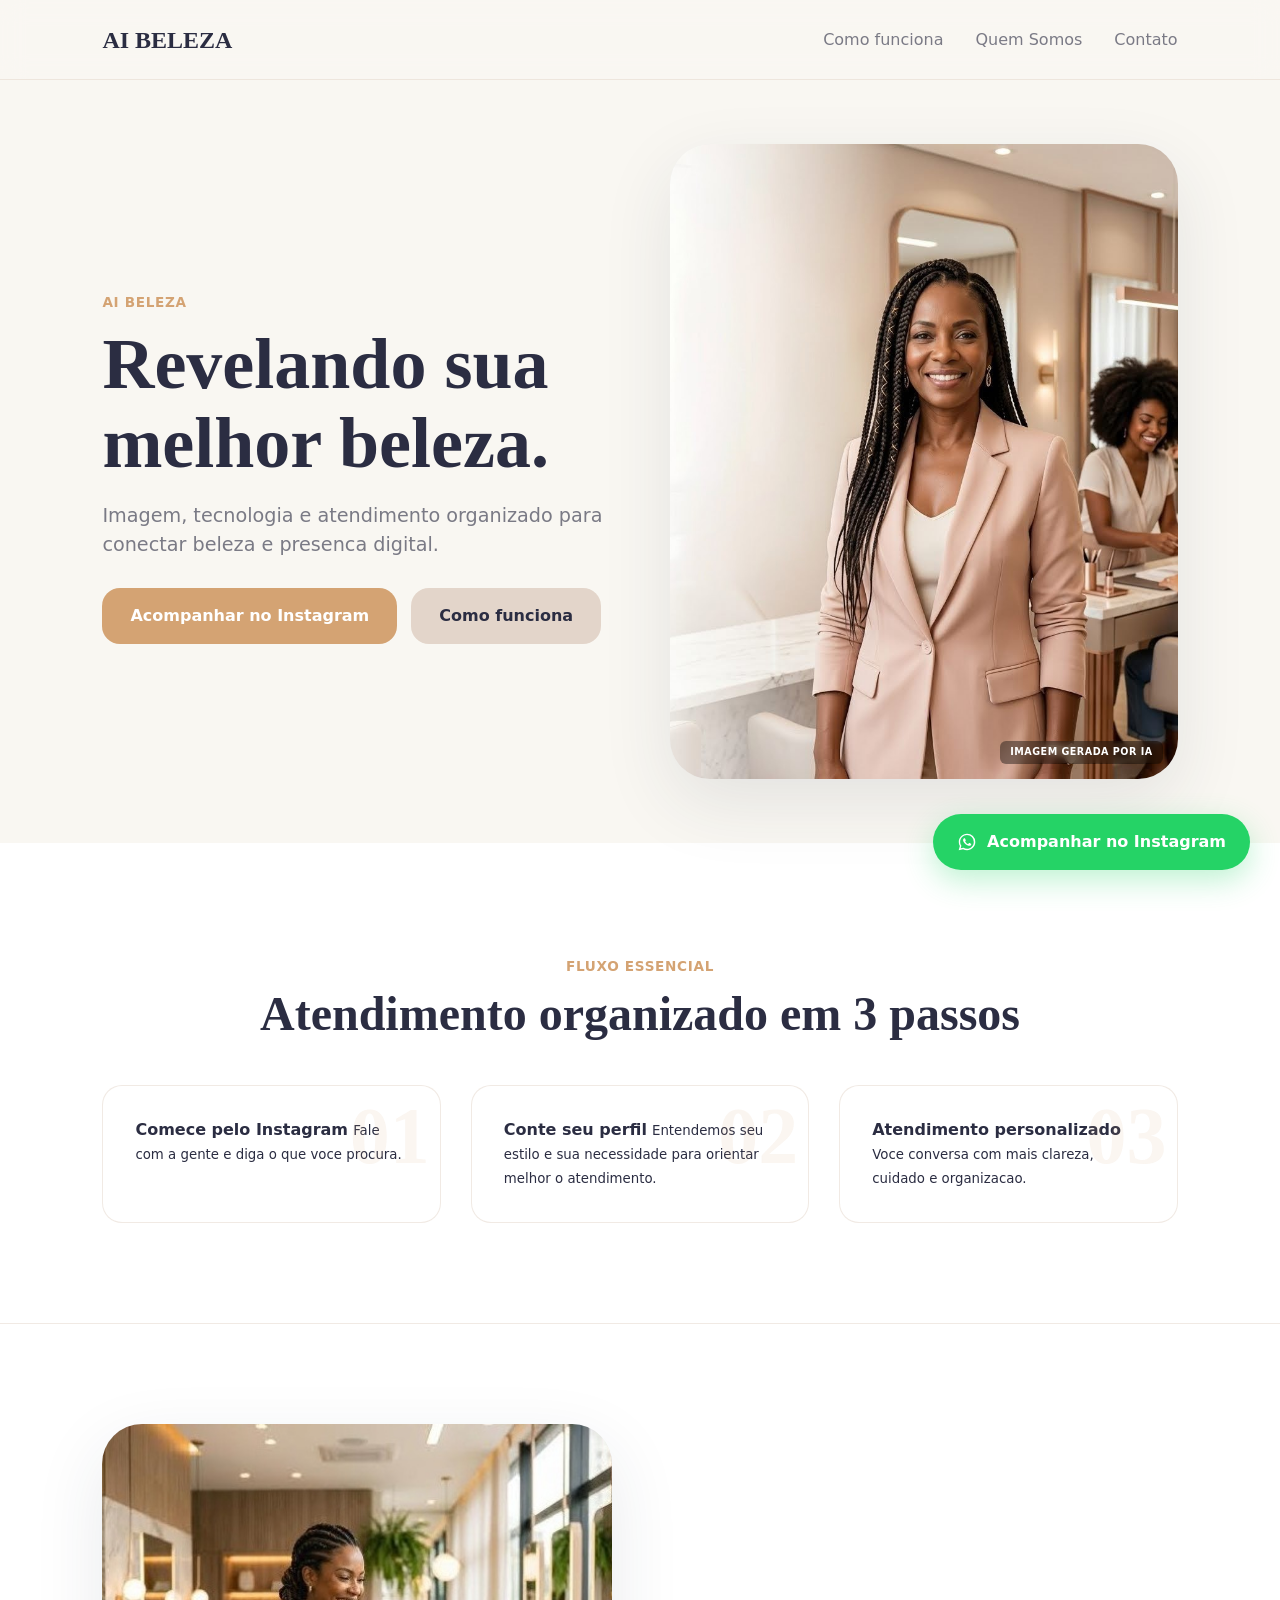
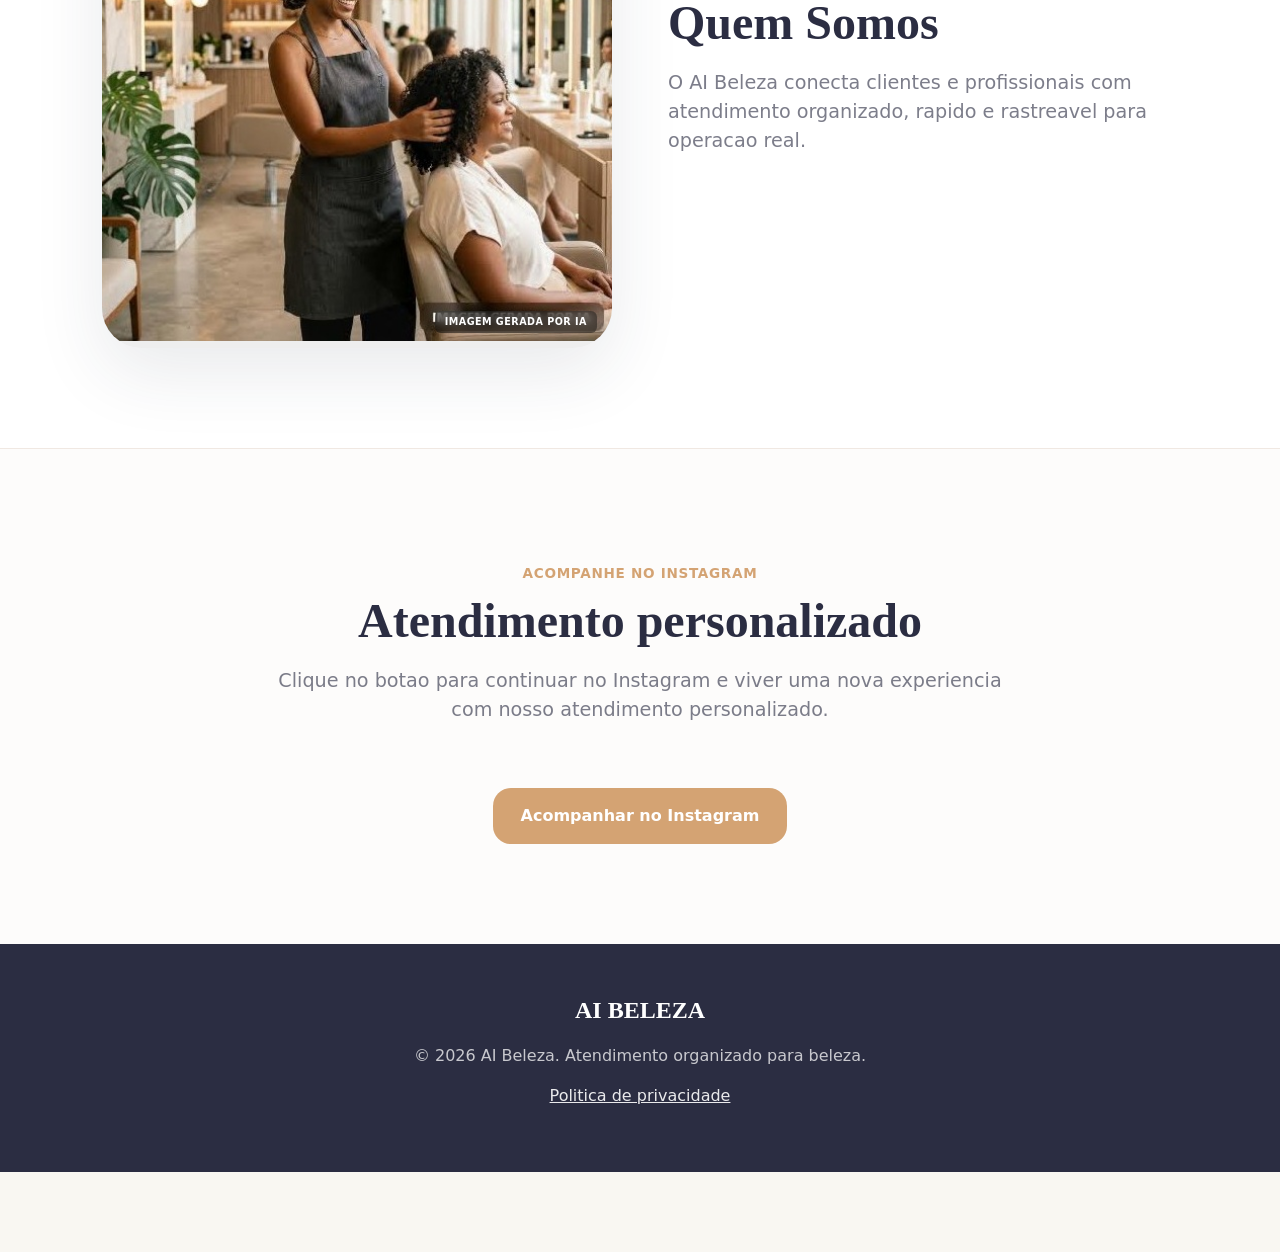
==== index.html @ 40212a6d "feat: publicar landing AI Beleza" ====
<!doctype html>
<html lang="pt-BR">
  <head>
    <meta charset="utf-8">
    <meta name="viewport" content="width=device-width, initial-scale=1">
    <title>AI Beleza | Agendamento inteligente para beleza</title>
    <link rel="stylesheet" href="./styles.css">
  </head>
  <body>
    <header class="topbar">
      <a class="brand" href="./index.html">
        <span>AI BELEZA</span>
      </a>
      <nav class="topnav" aria-label="Navegacao principal">
        <a href="#como-funciona">Como funciona</a>
        <a href="#quem-somos">Quem Somos</a>
        <a href="#contato">Contato</a>
      </nav>
    </header>

    <main>
      <section class="hero-section simple-hero" id="hero">
        <div class="hero-copy">
          <p class="eyebrow">AI BELEZA</p>
          <h1>Revelando sua melhor beleza.</h1>
          <p class="lede">Imagem, tecnologia e atendimento organizado para conectar beleza e presenca digital.</p>
          <div class="hero-actions simple-hero-actions">
            <a class="primary-action" href="https://instagram.com/ai_beleza" target="_blank" rel="noreferrer">Acompanhar no Instagram</a>
            <a class="secondary-action" href="#como-funciona">Como funciona</a>
          </div>
        </div>

        <div class="hero-visual">
          <div class="img-container">
            <img src="./assets/hero-site-01.jpg" alt="Ambiente premium de salao com atendimento de beleza">
            <span class="ai-label">IMAGEM GERADA POR IA</span>
          </div>
        </div>
      </section>

      <section id="como-funciona" class="workband">
        <div class="section-heading">
          <p class="eyebrow">Fluxo essencial</p>
          <h2>Atendimento organizado em 3 passos</h2>
        </div>
        <div class="flow-visual">
          <article class="flow-step">
            <span>01</span>
            <strong>Comece pelo Instagram</strong>
            <small>Fale com a gente e diga o que voce procura.</small>
          </article>
          <article class="flow-step">
            <span>02</span>
            <strong>Conte seu perfil</strong>
            <small>Entendemos seu estilo e sua necessidade para orientar melhor o atendimento.</small>
          </article>
          <article class="flow-step">
            <span>03</span>
            <strong>Atendimento personalizado</strong>
            <small>Voce conversa com mais clareza, cuidado e organizacao.</small>
          </article>
        </div>
      </section>

      <section id="quem-somos" class="workband about-band">
        <div class="about-grid">
          <div class="img-container">
            <img src="./assets/hero-site-02.jpg" alt="Profissional realizando atendimento premium">
            <span class="ai-label">IMAGEM GERADA POR IA</span>
          </div>
          <div class="hero-copy">
            <h2>Quem Somos</h2>
            <p class="lede">O AI Beleza conecta clientes e profissionais com atendimento organizado, rapido e rastreavel para operacao real.</p>
          </div>
        </div>
      </section>

      <section id="contato" class="workband contact-band">
        <div class="section-heading">
          <p class="eyebrow">Acompanhe no Instagram</p>
          <h2>Atendimento personalizado</h2>
          <p class="lede">Clique no botao para continuar no Instagram e viver uma nova experiencia com nosso atendimento personalizado.</p>
        </div>
        <div class="contact-actions">
          <a class="primary-action" href="https://instagram.com/ai_beleza" target="_blank" rel="noreferrer">Acompanhar no Instagram</a>
        </div>
      </section>
    </main>

    <a class="fixed-whatsapp" href="https://instagram.com/ai_beleza" target="_blank" rel="noreferrer" aria-label="Acompanhar no Instagram">
      <svg aria-hidden="true" width="20" height="20" viewBox="0 0 24 24" fill="currentColor">
        <path d="M19.05 4.91A9.82 9.82 0 0 0 12.03 2C6.57 2 2.12 6.45 2.12 11.91c0 1.75.46 3.45 1.33 4.95L2 22l5.31-1.39a9.86 9.86 0 0 0 4.72 1.2h.01c5.46 0 9.91-4.45 9.91-9.91a9.8 9.8 0 0 0-2.9-6.99Zm-7.02 15.2h-.01a8.14 8.14 0 0 1-4.15-1.14l-.3-.18-3.15.83.84-3.07-.2-.32a8.19 8.19 0 0 1-1.27-4.33c0-4.51 3.67-8.18 8.19-8.18 2.19 0 4.24.85 5.79 2.4a8.11 8.11 0 0 1 2.39 5.79c0 4.51-3.67 8.2-8.13 8.2Zm4.49-6.11c-.24-.12-1.43-.71-1.65-.79-.22-.08-.38-.12-.54.12-.16.24-.62.79-.76.95-.14.16-.28.18-.52.06-.24-.12-1-.37-1.9-1.18-.7-.62-1.18-1.39-1.32-1.62-.14-.24-.01-.36.11-.48.11-.11.24-.28.36-.42.12-.14.16-.24.24-.4.08-.16.04-.3-.02-.42-.06-.12-.54-1.3-.74-1.79-.2-.47-.4-.41-.54-.42h-.46c-.16 0-.42.06-.64.3-.22.24-.84.82-.84 1.99s.86 2.3.98 2.46c.12.16 1.69 2.58 4.09 3.62.57.25 1.02.4 1.37.51.58.19 1.11.16 1.53.1.47-.07 1.43-.58 1.63-1.13.2-.56.2-1.03.14-1.13-.06-.1-.22-.16-.46-.28Z"/>
      </svg>
      Acompanhar no Instagram
    </a>

    <footer class="site-footer">
      <div class="brand footer-brand">
        <span>AI BELEZA</span>
      </div>
      <p>© 2026 AI Beleza. Atendimento organizado para beleza.</p>
      <p><a href="./privacidade.html">Politica de privacidade</a></p>
    </footer>
  </body>
</html>
---- styles.css ----
:root {
  --bg: #f9f7f2;
  --surface: #ffffff;
  --ink: #2b2d42;
  --muted: rgba(43, 45, 66, 0.62);
  --line: rgba(227, 213, 202, 0.5);
  --nude: #e3d5ca;
  --rose: #d4a373;
  --whatsapp: #25d366;
  --shadow-sm: 0 4px 20px rgba(43, 45, 66, 0.05);
  --shadow-lg: 0 24px 70px rgba(43, 45, 66, 0.1);
  --radius-lg: 32px;
  --radius-md: 20px;
  --font-serif: Georgia, "Times New Roman", serif;
  --font-sans: system-ui, Arial, sans-serif;
}

* {
  box-sizing: border-box;
  -webkit-font-smoothing: antialiased;
  -moz-osx-font-smoothing: grayscale;
}

html {
  scroll-behavior: smooth;
}

body {
  margin: 0;
  background: var(--bg);
  color: var(--ink);
  font-family: var(--font-sans);
  line-height: 1.5;
  padding-bottom: 80px;
  overflow-x: hidden;
}

/* --- Typography --- */

h1, h2, h3 {
  font-family: var(--font-serif);
  font-weight: 700;
  line-height: 1.1;
  margin: 0;
}

h1 { font-size: clamp(2.5rem, 6vw, 4.5rem); }
h2 { font-size: clamp(2rem, 5vw, 3rem); }

.eyebrow {
  color: var(--rose);
  font-size: 0.85rem;
  font-weight: 700;
  letter-spacing: 0.05em;
  margin-bottom: 12px;
  text-transform: uppercase;
}

.lede {
  color: var(--muted);
  font-size: clamp(1.1rem, 1.5vw, 1.25rem);
  max-width: 600px;
}

/* --- Layout --- */

.topbar {
  align-items: center;
  background: rgba(249, 247, 242, 0.85);
  backdrop-filter: blur(12px);
  -webkit-backdrop-filter: blur(12px);
  border-bottom: 1px solid var(--line);
  display: flex;
  justify-content: space-between;
  min-height: 80px;
  padding: 0 8vw;
  position: sticky;
  top: 0;
  z-index: 50;
}

.brand {
  display: flex;
  align-items: center;
  gap: 12px;
  color: var(--ink);
  font-family: var(--font-serif);
  font-size: 1.5rem;
  font-weight: 700;
  text-decoration: none;
}

.brand img {
  height: 64px;
  width: auto;
  display: block;
}

.topnav {
  display: flex;
  gap: 32px;
}

.topnav a {
  color: var(--muted);
  font-weight: 500;
  text-decoration: none;
  transition: color 0.2s;
}

.topnav a:hover {
  color: var(--rose);
}

main {
  max-width: 1400px;
  margin: 0 auto;
}

/* --- Sections --- */

.hero-section {
  display: grid;
  align-items: center;
  gap: 60px;
  grid-template-columns: 1fr 1fr;
  padding: 80px 8vw;
  min-height: calc(100vh - 80px);
}

.hero-visual {
  position: relative;
}

.img-container {
  position: relative;
  border-radius: 40px;
  box-shadow: var(--shadow-lg);
  overflow: hidden;
  background: #eee;
}

.hero-visual .img-container {
  aspect-ratio: 4/5;
}

.img-container img {
  width: 100%;
  height: 100%;
  object-fit: cover;
}

/* AI Labels and Watermarks */
.ai-label {
  position: absolute;
  bottom: 15px;
  right: 15px;
  background: rgba(0,0,0,0.4);
  color: white;
  padding: 4px 10px;
  border-radius: 6px;
  font-size: 0.6rem;
  font-weight: 700;
  letter-spacing: 0.05em;
  backdrop-filter: blur(4px);
  pointer-events: none;
  z-index: 5;
}

.watermark {
  position: absolute;
  top: 0;
  left: 0;
  width: 100%;
  height: 100%;
  background: repeating-linear-gradient(
    45deg,
    transparent,
    transparent 100px,
    rgba(255, 255, 255, 0.03) 100px,
    rgba(255, 255, 255, 0.03) 200px
  );
  pointer-events: none;
  z-index: 4;
}

.floating-card {
  background: var(--surface);
  border-radius: 20px;
  box-shadow: 0 10px 30px rgba(0,0,0,0.1);
  padding: 20px;
  position: absolute;
  bottom: -20px;
  left: -20px;
  display: flex;
  align-items: center;
  gap: 12px;
  z-index: 10;
}

/* --- Flow Steps --- */

.workband {
  background: #ffffff;
  padding: 100px 8vw;
}

.flow-visual {
  display: grid;
  gap: 30px;
  margin-top: 40px;
  grid-template-columns: repeat(auto-fit, minmax(260px, 1fr));
}

.flow-step {
  background: var(--surface);
  border: 1px solid var(--line);
  border-radius: var(--radius-md);
  padding: 32px;
  position: relative;
  overflow: hidden;
  transition: all 0.3s ease;
}

.flow-step:hover {
  transform: translateY(-8px);
  border-color: var(--rose);
}

.flow-step span {
  position: absolute;
  top: -10px;
  right: 10px;
  color: var(--rose);
  font-family: var(--font-serif);
  font-size: 5rem;
  font-weight: 700;
  opacity: 0.1;
}

/* --- Forms --- */

.lead-form {
  display: grid;
  gap: 24px;
  grid-template-columns: 1fr 1fr;
  max-width: 900px;
  margin: 40px auto 0;
  padding: 40px;
  background: var(--surface);
  border: 1px solid var(--line);
  border-radius: var(--radius-lg);
  box-shadow: var(--shadow-sm);
}

label {
  display: flex;
  flex-direction: column;
  gap: 8px;
  font-weight: 600;
  font-size: 0.9rem;
}

input, textarea, select {
  background: #fafafa;
  border: 1px solid var(--line);
  border-radius: 16px;
  padding: 14px 18px;
  font-family: var(--font-sans);
  font-size: 1rem;
}

.wide { grid-column: 1 / -1; }

.form-actions {
  grid-column: 1 / -1;
  display: flex;
  gap: 16px;
}

.simple-hero {
  min-height: auto;
  padding-top: 64px;
  padding-bottom: 64px;
}

.simple-hero-actions {
  display: flex;
  gap: 14px;
  flex-wrap: wrap;
  margin-top: 28px;
}

.section-heading {
  text-align: center;
  max-width: 760px;
  margin: 0 auto 44px;
}

.about-band {
  background: #fff;
  border-top: 1px solid var(--line);
}

.about-grid {
  display: grid;
  grid-template-columns: 1fr 1fr;
  gap: 56px;
  align-items: center;
}

.contact-band {
  background: #fdfcfb;
  border-top: 1px solid var(--line);
  display: grid;
  justify-items: center;
}

.contact-band .section-heading,
.contact-band .section-heading .lede {
  text-align: center;
}

.contact-band .section-heading .lede {
  max-width: 860px;
  margin-left: auto;
  margin-right: auto;
}

.contact-band .section-heading,
.contact-band .contact-actions {
  width: min(100%, 960px);
  margin-left: auto;
  margin-right: auto;
}

.contact-actions {
  max-width: 560px;
  margin: 0 auto;
  display: grid;
  gap: 14px;
  justify-items: center;
}

.contact-line {
  margin-top: 20px;
  color: var(--muted);
  font-size: 0.92rem;
}

.form-feedback {
  margin: 0;
  min-height: 22px;
  color: var(--rose);
  font-weight: 600;
  text-align: center;
}

.site-footer {
  padding: 48px 8vw;
  background: var(--ink);
  color: rgba(255, 255, 255, 0.74);
  text-align: center;
}

.site-footer a {
  color: rgba(255, 255, 255, 0.9);
}

.footer-brand {
  color: #fff;
  margin-bottom: 14px;
  justify-content: center;
}

.footer-brand img {
  height: 72px;
}

/* --- Buttons --- */

button, .primary-action, .secondary-action, .fixed-whatsapp {
  border: none;
  border-radius: 18px;
  cursor: pointer;
  display: inline-flex;
  align-items: center;
  justify-content: center;
  font-weight: 600;
  padding: 16px 28px;
  text-decoration: none;
  transition: all 0.2s;
}

.primary-action, button[type="submit"] {
  background: var(--rose);
  color: white;
}

.secondary-action {
  background: var(--nude);
  color: var(--ink);
}

.fixed-whatsapp {
  background: var(--whatsapp);
  color: white;
  position: fixed;
  bottom: 30px;
  right: 30px;
  border-radius: 50px;
  padding: 16px 24px;
  box-shadow: 0 10px 30px rgba(37, 211, 102, 0.3);
  z-index: 100;
  gap: 10px;
}

/* --- Dashboard --- */

.panel-shell {
  padding: 56px 0 72px;
}

.panel-page .topbar {
  padding-left: max(32px, calc((100vw - min(1440px, calc(100vw - 64px))) / 2));
  padding-right: max(32px, calc((100vw - min(1440px, calc(100vw - 64px))) / 2));
}

.panel-page .panel-main {
  max-width: 1440px;
  width: min(1440px, calc(100vw - 64px));
  margin: 0 auto;
}

.panel-header {
  display: flex;
  justify-content: space-between;
  align-items: center;
  margin-bottom: 40px;
  gap: 24px;
}

.user-profile {
  display: flex;
  align-items: center;
  gap: 12px;
}

.user-profile img {
  width: 44px;
  height: 44px;
  border-radius: 50%;
  border: 2px solid var(--rose);
  object-fit: cover;
}

.panel-grid {
  background: transparent;
  border: none;
  border-radius: 0;
  padding: 0;
  box-shadow: none;
}

.panel-toolbar {
  display: flex;
  justify-content: space-between;
  align-items: center;
  margin-bottom: 30px;
  border-bottom: 1px solid var(--line);
  padding-bottom: 20px;
  gap: 20px;
  flex-wrap: wrap;
}

.panel-toolbar-actions {
  display: flex;
  align-items: center;
  gap: 15px;
  flex-wrap: wrap;
  justify-content: flex-end;
}

.panel-feedback {
  font-size: 0.85rem;
  font-weight: 600;
  min-height: 1.2rem;
}

.panel-toolbar-button {
  min-height: 44px;
  padding: 0 24px;
  border-radius: 12px;
}

.panel-login-form {
  background: none;
  border: none;
  box-shadow: none;
  padding: 0;
}

.panel-login-fields {
  display: flex;
  gap: 10px;
  align-items: flex-end;
  flex-wrap: wrap;
}

.panel-login-label {
  margin: 0;
}

.panel-login-input {
  min-height: 44px;
  font-size: 0.85rem;
  border-radius: 12px;
}

.panel-sections {
  display: grid;
  gap: 28px;
}

.panel-surface {
  background: #fff;
  border: 1px solid var(--line);
  border-radius: 28px;
  padding: 30px;
}

.panel-surface-header {
  display: flex;
  justify-content: space-between;
  align-items: flex-start;
  gap: 20px;
  margin-bottom: 24px;
}

.panel-kicker {
  margin: 0 0 10px;
  color: var(--rose);
  font-size: 0.78rem;
  font-weight: 700;
  letter-spacing: 0.05em;
  text-transform: uppercase;
}

.panel-surface-copy {
  margin: 0;
  max-width: 340px;
  color: var(--muted);
  font-size: 0.95rem;
}

.panel-content-layout {
  display: grid;
  grid-template-columns: minmax(0, 2fr) minmax(360px, 0.95fr);
  gap: 24px;
  align-items: start;
}

.panel-content-form {
  display: grid;
  gap: 24px;
}

.panel-fieldset {
  border: 1px solid var(--line);
  border-radius: 24px;
  padding: 24px;
  background: #fdfcfb;
}

.panel-fieldset-header {
  margin-bottom: 18px;
}

.panel-fieldset-header h3 {
  font-size: 1.15rem;
  margin-bottom: 6px;
}

.panel-fieldset-header p {
  margin: 0;
  color: var(--muted);
  font-size: 0.9rem;
}

.panel-field-grid {
  display: grid;
  grid-template-columns: repeat(2, minmax(0, 1fr));
  gap: 18px 20px;
}

.panel-field-grid textarea {
  min-height: 120px;
  resize: vertical;
}

.panel-inline-check {
  flex-direction: row;
  align-items: center;
  gap: 10px;
  align-self: end;
  min-height: 52px;
}

.panel-inline-check input {
  width: auto;
  margin: 0;
}

.panel-content-actions {
  display: flex;
  justify-content: flex-end;
}

.panel-save-button {
  min-height: 48px;
  padding: 0 40px;
}

.panel-preview-card {
  border: 1px solid var(--line);
  border-radius: 24px;
  background: linear-gradient(180deg, rgba(249, 247, 242, 0.95), #fff);
  padding: 24px;
  position: sticky;
  top: 110px;
  display: grid;
  gap: 20px;
  min-width: 0;
}

.panel-preview-block {
  border: 1px solid var(--line);
  border-radius: 20px;
  background: #fff;
  padding: 18px;
}

.panel-preview-label {
  margin: 0 0 14px;
  color: var(--muted);
  font-size: 0.78rem;
  font-weight: 700;
  letter-spacing: 0.05em;
  text-transform: uppercase;
}

.panel-preview-hero {
  display: grid;
  gap: 16px;
}

.panel-preview-media {
  min-height: 180px;
  border-radius: 20px;
  background: linear-gradient(135deg, rgba(212, 163, 115, 0.25), rgba(43, 45, 66, 0.08));
  padding: 18px;
  display: flex;
  flex-direction: column;
  justify-content: space-between;
}

.panel-preview-badge {
  display: inline-flex;
  align-self: flex-start;
  background: #fff;
  color: var(--ink);
  border-radius: 999px;
  padding: 9px 14px;
  font-size: 0.82rem;
  font-weight: 700;
  box-shadow: var(--shadow-sm);
}

.panel-preview-ai {
  align-self: flex-end;
  background: rgba(43, 45, 66, 0.84);
  color: #fff;
  border-radius: 999px;
  padding: 6px 10px;
  font-size: 0.68rem;
  font-weight: 700;
  letter-spacing: 0.05em;
  text-transform: uppercase;
}

.panel-preview-copy h3,
.panel-preview-about-copy h3 {
  font-size: 1.4rem;
  margin-bottom: 10px;
}

.panel-preview-copy p,
.panel-preview-about-copy p {
  margin: 0;
  color: var(--muted);
}

.panel-preview-actions {
  display: flex;
  gap: 10px;
  flex-wrap: wrap;
  margin-top: 16px;
}

.panel-preview-chip {
  display: inline-flex;
  align-items: center;
  justify-content: center;
  background: var(--rose);
  color: #fff;
  border-radius: 999px;
  padding: 10px 14px;
  font-size: 0.82rem;
  font-weight: 600;
}

.panel-preview-chip-secondary {
  background: var(--nude);
  color: var(--ink);
}

.panel-preview-meta {
  margin: 16px 0 0;
  display: grid;
  gap: 12px;
}

.panel-preview-meta div {
  display: grid;
  gap: 4px;
}

.panel-preview-meta dt {
  margin: 0;
}

.panel-preview-meta dd {
  color: var(--muted);
  word-break: break-word;
}

.panel-preview-about {
  display: grid;
  gap: 16px;
}

.panel-leads-section .lead-list {
  display: grid;
  gap: 18px;
}

@media (min-width: 1200px) {
  .panel-page .panel-main {
    max-width: 1440px;
    width: min(1440px, calc(100vw - 64px));
  }

  .panel-surface {
    padding: 34px;
  }

  .panel-content-layout {
    grid-template-columns: minmax(0, 2.1fr) minmax(360px, 0.95fr);
    gap: 28px;
  }

  .panel-field-grid {
    grid-template-columns: repeat(2, minmax(0, 1fr));
  }

  .panel-field-grid label:nth-child(2),
  .panel-field-grid label:nth-child(10) {
    grid-column: 2;
  }

  .panel-field-grid label:nth-child(1),
  .panel-field-grid label:nth-child(9) {
    grid-column: 1;
  }

  .panel-field-grid textarea {
    min-height: 132px;
  }
}

.lead-card {
  background: #fff;
  border: 1px solid var(--line);
  border-radius: var(--radius-md);
  padding: 24px;
  margin-bottom: 24px;
  transition: border-color 0.2s;
}

.lead-card:hover {
  border-color: var(--rose);
}

.lead-card-header {
  display: flex;
  justify-content: space-between;
  align-items: flex-start;
  margin-bottom: 20px;
}

.status-badge {
  padding: 6px 12px;
  border-radius: 12px;
  font-size: 0.75rem;
  font-weight: 700;
  text-transform: uppercase;
}

.status-novo-lead { background: #fff7ed; color: #c2410c; }
.status-confirmado { background: #f0fdf4; color: #15803d; }
.status-realizado { background: #eff6ff; color: #1d4ed8; }

.lead-details {
  display: grid;
  grid-template-columns: repeat(auto-fit, minmax(150px, 1fr));
  gap: 20px;
  margin: 20px 0;
  background: #fdfcfb;
  padding: 20px;
  border-radius: var(--radius-md);
}

dt {
  font-size: 0.75rem;
  font-weight: 700;
  color: var(--rose);
  text-transform: uppercase;
  margin-bottom: 4px;
}

dd { margin: 0; font-weight: 500; }

.origin-pills {
  display: flex;
  flex-wrap: wrap;
  gap: 8px;
}

.origin-pills span {
  background: var(--nude);
  color: var(--ink);
  font-size: 0.75rem;
  padding: 4px 12px;
  border-radius: 99px;
  opacity: 0.8;
}

/* --- Responsiveness --- */

@media (max-width: 1024px) {
  .hero-section {
    grid-template-columns: 1fr;
    text-align: center;
    padding-top: 40px;
  }
  .panel-page .panel-main {
    width: min(100%, calc(100vw - 40px));
  }
  .panel-page .topbar {
    padding-left: 20px;
    padding-right: 20px;
  }
  .hero-visual {
    order: 2;
    max-width: 500px;
    margin: 0 auto;
  }
  .hero-copy {
    order: 1;
  }
  .about-grid {
    grid-template-columns: 1fr;
    gap: 32px;
  }
  .lede { margin: 0 auto; }
  .hero-actions { justify-content: center; }
}

@media (max-width: 768px) {
  .brand img {
    height: 54px;
  }
  .footer-brand img {
    height: 60px;
  }
  .topbar { padding: 0 20px; }
  .topnav { display: none; }
  .hero-section, .workband { padding: 40px 20px; }
  .simple-hero {
    padding-top: 34px;
    padding-bottom: 34px;
  }
  .panel-shell {
    padding: 40px 0 60px;
  }
  .lead-form { grid-template-columns: 1fr; padding: 20px; }
  .panel-header { flex-direction: column; align-items: flex-start; gap: 20px; }
  .password-form { width: 100%; grid-template-columns: 1fr; }
  .panel-toolbar,
  .panel-toolbar-actions,
  .panel-login-fields,
  .panel-surface-header,
  .panel-content-layout {
    flex-direction: column;
    align-items: stretch;
  }
  .panel-field-grid {
    grid-template-columns: 1fr;
  }
  .panel-toolbar-actions {
    justify-content: flex-start;
  }
  .panel-surface,
  .panel-grid {
    padding: 20px;
    border-radius: 24px;
  }
  .panel-preview-card {
    position: static;
  }
  .panel-content-actions {
    justify-content: stretch;
  }
  .panel-save-button,
  .panel-toolbar-button {
    width: 100%;
  }
  .lead-card-header {
    flex-direction: column;
    gap: 16px;
  }
  .flow-step {
    padding: 24px;
  }
  .flow-step small {
    display: block;
    width: 100%;
  }
  
  .fixed-whatsapp {
    width: calc(100% - 40px);
    left: 20px;
    right: 20px;
    bottom: 20px;
    border-radius: 20px;
  }
}

/* Mobile specific fixes (360px-430px) */
@media (max-width: 430px) {
  h1 { font-size: 2.35rem; }
  .img-container { border-radius: 24px; }
  .floating-card { left: 10px; bottom: 10px; padding: 12px; }
  .hero-section, .workband { padding-left: 16px; padding-right: 16px; }
  .simple-hero-actions {
    flex-direction: column;
    align-items: stretch;
  }
  .simple-hero-actions .primary-action,
  .simple-hero-actions .secondary-action {
    width: 100%;
  }
  .panel-page .panel-main {
    width: calc(100vw - 24px);
  }
  .panel-fieldset,
  .panel-preview-block {
    padding: 16px;
  }
}
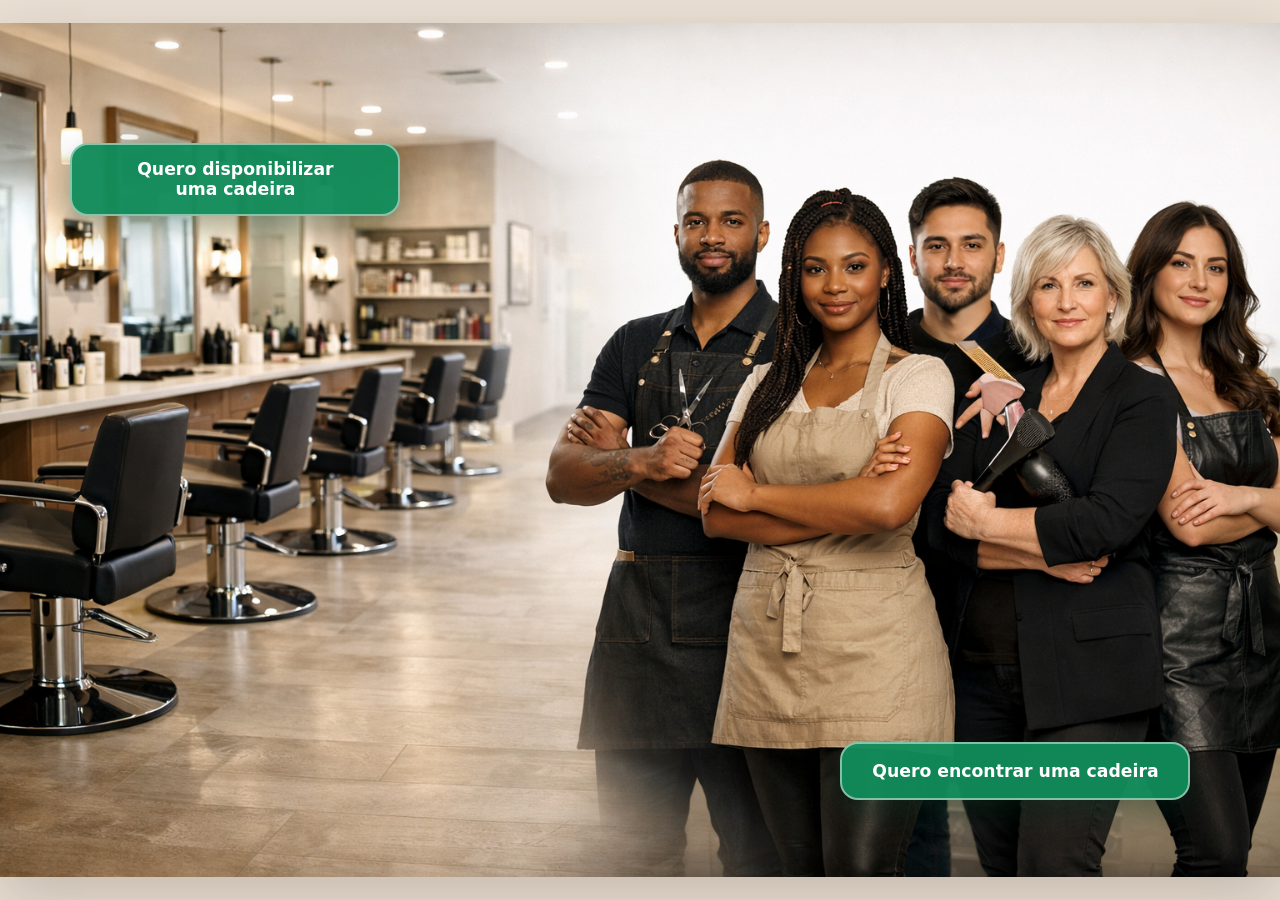
==== commit b77da7ee: "Atualiza landing para captacao via WhatsApp" ====
--- a/index.html
+++ b/index.html
@@ -3,103 +3,55 @@
   <head>
     <meta charset="utf-8">
     <meta name="viewport" content="width=device-width, initial-scale=1">
-    <title>AI Beleza | Agendamento inteligente para beleza</title>
+    <meta name="theme-color" content="#0b6b47">
+    <meta
+      name="description"
+      content="Encontre uma cadeira para trabalhar ou disponibilize uma cadeira no seu salão."
+    >
+    <title>AI Beleza | Encontre ou disponibilize uma cadeira</title>
     <link rel="stylesheet" href="./styles.css">
   </head>
   <body>
-    <header class="topbar">
-      <a class="brand" href="./index.html">
-        <span>AI BELEZA</span>
-      </a>
-      <nav class="topnav" aria-label="Navegacao principal">
-        <a href="#como-funciona">Como funciona</a>
-        <a href="#quem-somos">Quem Somos</a>
-        <a href="#contato">Contato</a>
-      </nav>
-    </header>
+    <main class="landing" aria-labelledby="page-title">
+      <h1 id="page-title" class="sr-only">
+        Encontre uma cadeira para trabalhar ou disponibilize uma cadeira no seu salão
+      </h1>
 
-    <main>
-      <section class="hero-section simple-hero" id="hero">
-        <div class="hero-copy">
-          <p class="eyebrow">AI BELEZA</p>
-          <h1>Revelando sua melhor beleza.</h1>
-          <p class="lede">Imagem, tecnologia e atendimento organizado para conectar beleza e presenca digital.</p>
-          <div class="hero-actions simple-hero-actions">
-            <a class="primary-action" href="https://instagram.com/ai_beleza" target="_blank" rel="noreferrer">Acompanhar no Instagram</a>
-            <a class="secondary-action" href="#como-funciona">Como funciona</a>
-          </div>
-        </div>
+      <section class="landing-stage" aria-label="Conectamos salões e profissionais da beleza">
+        <picture class="landing-picture">
+          <source
+            media="(min-width: 720px)"
+            srcset="./assets/ai-beleza-cadeiras-profissionais-desktop.png"
+          >
+          <img
+            src="./assets/ai-beleza-cadeiras-profissionais-mobile.png"
+            alt="Salão com cadeiras disponíveis ao lado de um grupo diverso de profissionais da beleza"
+            width="1024"
+            height="1536"
+            fetchpriority="high"
+          >
+        </picture>
 
-        <div class="hero-visual">
-          <div class="img-container">
-            <img src="./assets/hero-site-01.jpg" alt="Ambiente premium de salao com atendimento de beleza">
-            <span class="ai-label">IMAGEM GERADA POR IA</span>
-          </div>
-        </div>
-      </section>
+        <a
+          class="whatsapp-cta whatsapp-cta--chairs"
+          href="https://wa.me/5511960241933?text=Ol%C3%A1%2C%20quero%20disponibilizar%20uma%20cadeira%20no%20meu%20sal%C3%A3o."
+          target="_blank"
+          rel="noopener noreferrer"
+          aria-label="Quero disponibilizar uma cadeira no meu salão pelo WhatsApp"
+        >
+          Quero disponibilizar uma cadeira
+        </a>
 
-      <section id="como-funciona" class="workband">
-        <div class="section-heading">
-          <p class="eyebrow">Fluxo essencial</p>
-          <h2>Atendimento organizado em 3 passos</h2>
-        </div>
-        <div class="flow-visual">
-          <article class="flow-step">
-            <span>01</span>
-            <strong>Comece pelo Instagram</strong>
-            <small>Fale com a gente e diga o que voce procura.</small>
-          </article>
-          <article class="flow-step">
-            <span>02</span>
-            <strong>Conte seu perfil</strong>
-            <small>Entendemos seu estilo e sua necessidade para orientar melhor o atendimento.</small>
-          </article>
-          <article class="flow-step">
-            <span>03</span>
-            <strong>Atendimento personalizado</strong>
-            <small>Voce conversa com mais clareza, cuidado e organizacao.</small>
-          </article>
-        </div>
-      </section>
-
-      <section id="quem-somos" class="workband about-band">
-        <div class="about-grid">
-          <div class="img-container">
-            <img src="./assets/hero-site-02.jpg" alt="Profissional realizando atendimento premium">
-            <span class="ai-label">IMAGEM GERADA POR IA</span>
-          </div>
-          <div class="hero-copy">
-            <h2>Quem Somos</h2>
-            <p class="lede">O AI Beleza conecta clientes e profissionais com atendimento organizado, rapido e rastreavel para operacao real.</p>
-          </div>
-        </div>
-      </section>
-
-      <section id="contato" class="workband contact-band">
-        <div class="section-heading">
-          <p class="eyebrow">Acompanhe no Instagram</p>
-          <h2>Atendimento personalizado</h2>
-          <p class="lede">Clique no botao para continuar no Instagram e viver uma nova experiencia com nosso atendimento personalizado.</p>
-        </div>
-        <div class="contact-actions">
-          <a class="primary-action" href="https://instagram.com/ai_beleza" target="_blank" rel="noreferrer">Acompanhar no Instagram</a>
-        </div>
+        <a
+          class="whatsapp-cta whatsapp-cta--professionals"
+          href="https://wa.me/5511960241933?text=Ol%C3%A1%2C%20quero%20encontrar%20uma%20cadeira%20para%20trabalhar."
+          target="_blank"
+          rel="noopener noreferrer"
+          aria-label="Quero encontrar uma cadeira para trabalhar pelo WhatsApp"
+        >
+          Quero encontrar uma cadeira
+        </a>
       </section>
     </main>
-
-    <a class="fixed-whatsapp" href="https://instagram.com/ai_beleza" target="_blank" rel="noreferrer" aria-label="Acompanhar no Instagram">
-      <svg aria-hidden="true" width="20" height="20" viewBox="0 0 24 24" fill="currentColor">
-        <path d="M19.05 4.91A9.82 9.82 0 0 0 12.03 2C6.57 2 2.12 6.45 2.12 11.91c0 1.75.46 3.45 1.33 4.95L2 22l5.31-1.39a9.86 9.86 0 0 0 4.72 1.2h.01c5.46 0 9.91-4.45 9.91-9.91a9.8 9.8 0 0 0-2.9-6.99Zm-7.02 15.2h-.01a8.14 8.14 0 0 1-4.15-1.14l-.3-.18-3.15.83.84-3.07-.2-.32a8.19 8.19 0 0 1-1.27-4.33c0-4.51 3.67-8.18 8.19-8.18 2.19 0 4.24.85 5.79 2.4a8.11 8.11 0 0 1 2.39 5.79c0 4.51-3.67 8.2-8.13 8.2Zm4.49-6.11c-.24-.12-1.43-.71-1.65-.79-.22-.08-.38-.12-.54.12-.16.24-.62.79-.76.95-.14.16-.28.18-.52.06-.24-.12-1-.37-1.9-1.18-.7-.62-1.18-1.39-1.32-1.62-.14-.24-.01-.36.11-.48.11-.11.24-.28.36-.42.12-.14.16-.24.24-.4.08-.16.04-.3-.02-.42-.06-.12-.54-1.3-.74-1.79-.2-.47-.4-.41-.54-.42h-.46c-.16 0-.42.06-.64.3-.22.24-.84.82-.84 1.99s.86 2.3.98 2.46c.12.16 1.69 2.58 4.09 3.62.57.25 1.02.4 1.37.51.58.19 1.11.16 1.53.1.47-.07 1.43-.58 1.63-1.13.2-.56.2-1.03.14-1.13-.06-.1-.22-.16-.46-.28Z"/>
-      </svg>
-      Acompanhar no Instagram
-    </a>
-
-    <footer class="site-footer">
-      <div class="brand footer-brand">
-        <span>AI BELEZA</span>
-      </div>
-      <p>© 2026 AI Beleza. Atendimento organizado para beleza.</p>
-      <p><a href="./privacidade.html">Politica de privacidade</a></p>
-    </footer>
   </body>
 </html>
--- a/styles.css
+++ b/styles.css
@@ -1,980 +1,175 @@
 :root {
-  --bg: #f9f7f2;
-  --surface: #ffffff;
-  --ink: #2b2d42;
-  --muted: rgba(43, 45, 66, 0.62);
-  --line: rgba(227, 213, 202, 0.5);
-  --nude: #e3d5ca;
-  --rose: #d4a373;
-  --whatsapp: #25d366;
-  --shadow-sm: 0 4px 20px rgba(43, 45, 66, 0.05);
-  --shadow-lg: 0 24px 70px rgba(43, 45, 66, 0.1);
-  --radius-lg: 32px;
-  --radius-md: 20px;
-  --font-serif: Georgia, "Times New Roman", serif;
-  --font-sans: system-ui, Arial, sans-serif;
+  color-scheme: light;
+  --page-bg: #e9dfd3;
+  --whatsapp: #118c5b;
+  --whatsapp-hover: #0b7148;
+  --focus: #ffffff;
+  --cta-shadow: 0 12px 28px rgba(4, 52, 33, 0.32);
 }
 
 * {
   box-sizing: border-box;
-  -webkit-font-smoothing: antialiased;
-  -moz-osx-font-smoothing: grayscale;
 }
 
-html {
-  scroll-behavior: smooth;
+html,
+body {
+  min-height: 100%;
 }
 
 body {
   margin: 0;
-  background: var(--bg);
-  color: var(--ink);
-  font-family: var(--font-sans);
-  line-height: 1.5;
-  padding-bottom: 80px;
+  background: var(--page-bg);
+  color: #ffffff;
+  font-family: Inter, ui-sans-serif, system-ui, -apple-system, BlinkMacSystemFont, "Segoe UI", sans-serif;
   overflow-x: hidden;
 }
 
-/* --- Typography --- */
-
-h1, h2, h3 {
-  font-family: var(--font-serif);
-  font-weight: 700;
-  line-height: 1.1;
-  margin: 0;
+.landing {
+  min-height: 100svh;
+  display: grid;
+  place-items: center;
 }
 
-h1 { font-size: clamp(2.5rem, 6vw, 4.5rem); }
-h2 { font-size: clamp(2rem, 5vw, 3rem); }
-
-.eyebrow {
-  color: var(--rose);
-  font-size: 0.85rem;
-  font-weight: 700;
-  letter-spacing: 0.05em;
-  margin-bottom: 12px;
-  text-transform: uppercase;
+.landing-stage {
+  position: relative;
+  width: min(100vw, calc(100svh * 2 / 3), 1024px);
+  overflow: hidden;
+  isolation: isolate;
+  box-shadow: 0 20px 55px rgba(55, 37, 24, 0.2);
 }
 
-.lede {
-  color: var(--muted);
-  font-size: clamp(1.1rem, 1.5vw, 1.25rem);
-  max-width: 600px;
+.landing-picture,
+.landing-picture img {
+  display: block;
+  width: 100%;
 }
 
-/* --- Layout --- */
-
-.topbar {
-  align-items: center;
-  background: rgba(249, 247, 242, 0.85);
-  backdrop-filter: blur(12px);
-  -webkit-backdrop-filter: blur(12px);
-  border-bottom: 1px solid var(--line);
-  display: flex;
-  justify-content: space-between;
-  min-height: 80px;
-  padding: 0 8vw;
-  position: sticky;
-  top: 0;
-  z-index: 50;
+.landing-picture img {
+  height: auto;
 }
 
-.brand {
-  display: flex;
-  align-items: center;
-  gap: 12px;
-  color: var(--ink);
-  font-family: var(--font-serif);
-  font-size: 1.5rem;
-  font-weight: 700;
-  text-decoration: none;
-}
-
-.brand img {
-  height: 64px;
-  width: auto;
-  display: block;
-}
-
-.topnav {
-  display: flex;
-  gap: 32px;
-}
-
-.topnav a {
-  color: var(--muted);
-  font-weight: 500;
-  text-decoration: none;
-  transition: color 0.2s;
-}
-
-.topnav a:hover {
-  color: var(--rose);
-}
-
-main {
-  max-width: 1400px;
-  margin: 0 auto;
-}
-
-/* --- Sections --- */
-
-.hero-section {
-  display: grid;
-  align-items: center;
-  gap: 60px;
-  grid-template-columns: 1fr 1fr;
-  padding: 80px 8vw;
-  min-height: calc(100vh - 80px);
-}
-
-.hero-visual {
-  position: relative;
-}
-
-.img-container {
-  position: relative;
-  border-radius: 40px;
-  box-shadow: var(--shadow-lg);
-  overflow: hidden;
-  background: #eee;
-}
-
-.hero-visual .img-container {
-  aspect-ratio: 4/5;
-}
-
-.img-container img {
-  width: 100%;
-  height: 100%;
-  object-fit: cover;
-}
-
-/* AI Labels and Watermarks */
-.ai-label {
+.whatsapp-cta {
   position: absolute;
-  bottom: 15px;
-  right: 15px;
-  background: rgba(0,0,0,0.4);
-  color: white;
-  padding: 4px 10px;
-  border-radius: 6px;
-  font-size: 0.6rem;
-  font-weight: 700;
-  letter-spacing: 0.05em;
-  backdrop-filter: blur(4px);
-  pointer-events: none;
-  z-index: 5;
-}
-
-.watermark {
-  position: absolute;
-  top: 0;
-  left: 0;
-  width: 100%;
-  height: 100%;
-  background: repeating-linear-gradient(
-    45deg,
-    transparent,
-    transparent 100px,
-    rgba(255, 255, 255, 0.03) 100px,
-    rgba(255, 255, 255, 0.03) 200px
-  );
-  pointer-events: none;
-  z-index: 4;
-}
-
-.floating-card {
-  background: var(--surface);
-  border-radius: 20px;
-  box-shadow: 0 10px 30px rgba(0,0,0,0.1);
-  padding: 20px;
-  position: absolute;
-  bottom: -20px;
-  left: -20px;
-  display: flex;
-  align-items: center;
-  gap: 12px;
-  z-index: 10;
-}
-
-/* --- Flow Steps --- */
-
-.workband {
-  background: #ffffff;
-  padding: 100px 8vw;
-}
-
-.flow-visual {
-  display: grid;
-  gap: 30px;
-  margin-top: 40px;
-  grid-template-columns: repeat(auto-fit, minmax(260px, 1fr));
-}
-
-.flow-step {
-  background: var(--surface);
-  border: 1px solid var(--line);
-  border-radius: var(--radius-md);
-  padding: 32px;
-  position: relative;
-  overflow: hidden;
-  transition: all 0.3s ease;
-}
-
-.flow-step:hover {
-  transform: translateY(-8px);
-  border-color: var(--rose);
-}
-
-.flow-step span {
-  position: absolute;
-  top: -10px;
-  right: 10px;
-  color: var(--rose);
-  font-family: var(--font-serif);
-  font-size: 5rem;
-  font-weight: 700;
-  opacity: 0.1;
-}
-
-/* --- Forms --- */
-
-.lead-form {
-  display: grid;
-  gap: 24px;
-  grid-template-columns: 1fr 1fr;
-  max-width: 900px;
-  margin: 40px auto 0;
-  padding: 40px;
-  background: var(--surface);
-  border: 1px solid var(--line);
-  border-radius: var(--radius-lg);
-  box-shadow: var(--shadow-sm);
-}
-
-label {
-  display: flex;
-  flex-direction: column;
-  gap: 8px;
-  font-weight: 600;
-  font-size: 0.9rem;
-}
-
-input, textarea, select {
-  background: #fafafa;
-  border: 1px solid var(--line);
-  border-radius: 16px;
-  padding: 14px 18px;
-  font-family: var(--font-sans);
-  font-size: 1rem;
-}
-
-.wide { grid-column: 1 / -1; }
-
-.form-actions {
-  grid-column: 1 / -1;
-  display: flex;
-  gap: 16px;
-}
-
-.simple-hero {
-  min-height: auto;
-  padding-top: 64px;
-  padding-bottom: 64px;
-}
-
-.simple-hero-actions {
-  display: flex;
-  gap: 14px;
-  flex-wrap: wrap;
-  margin-top: 28px;
-}
-
-.section-heading {
-  text-align: center;
-  max-width: 760px;
-  margin: 0 auto 44px;
-}
-
-.about-band {
-  background: #fff;
-  border-top: 1px solid var(--line);
-}
-
-.about-grid {
-  display: grid;
-  grid-template-columns: 1fr 1fr;
-  gap: 56px;
-  align-items: center;
-}
-
-.contact-band {
-  background: #fdfcfb;
-  border-top: 1px solid var(--line);
-  display: grid;
-  justify-items: center;
-}
-
-.contact-band .section-heading,
-.contact-band .section-heading .lede {
-  text-align: center;
-}
-
-.contact-band .section-heading .lede {
-  max-width: 860px;
-  margin-left: auto;
-  margin-right: auto;
-}
-
-.contact-band .section-heading,
-.contact-band .contact-actions {
-  width: min(100%, 960px);
-  margin-left: auto;
-  margin-right: auto;
-}
-
-.contact-actions {
-  max-width: 560px;
-  margin: 0 auto;
-  display: grid;
-  gap: 14px;
-  justify-items: center;
-}
-
-.contact-line {
-  margin-top: 20px;
-  color: var(--muted);
-  font-size: 0.92rem;
-}
-
-.form-feedback {
-  margin: 0;
-  min-height: 22px;
-  color: var(--rose);
-  font-weight: 600;
-  text-align: center;
-}
-
-.site-footer {
-  padding: 48px 8vw;
-  background: var(--ink);
-  color: rgba(255, 255, 255, 0.74);
-  text-align: center;
-}
-
-.site-footer a {
-  color: rgba(255, 255, 255, 0.9);
-}
-
-.footer-brand {
-  color: #fff;
-  margin-bottom: 14px;
-  justify-content: center;
-}
-
-.footer-brand img {
-  height: 72px;
-}
-
-/* --- Buttons --- */
-
-button, .primary-action, .secondary-action, .fixed-whatsapp {
-  border: none;
-  border-radius: 18px;
-  cursor: pointer;
+  z-index: 2;
   display: inline-flex;
   align-items: center;
   justify-content: center;
-  font-weight: 600;
-  padding: 16px 28px;
+  min-height: 52px;
+  padding: 12px 14px;
+  border: 2px solid rgba(255, 255, 255, 0.48);
+  border-radius: 16px;
+  background: rgba(17, 140, 91, 0.96);
+  box-shadow: var(--cta-shadow);
+  color: #ffffff;
+  font-size: clamp(0.78rem, 3.7vw, 1rem);
+  font-weight: 800;
+  line-height: 1.18;
+  text-align: center;
   text-decoration: none;
-  transition: all 0.2s;
+  text-wrap: balance;
+  -webkit-tap-highlight-color: transparent;
+  transition: background-color 180ms ease, box-shadow 180ms ease, transform 180ms ease;
+  animation: cta-enter 620ms ease-out both, cta-pulse 2.8s ease-in-out 900ms infinite;
 }
 
-.primary-action, button[type="submit"] {
-  background: var(--rose);
-  color: white;
+.whatsapp-cta--chairs {
+  top: 13.5%;
+  left: 5.5%;
+  width: 36%;
 }
 
-.secondary-action {
-  background: var(--nude);
-  color: var(--ink);
+.whatsapp-cta--professionals {
+  right: 5.5%;
+  bottom: 10.5%;
+  width: 40%;
+  animation-delay: 160ms, 1.2s;
 }
 
-.fixed-whatsapp {
-  background: var(--whatsapp);
-  color: white;
-  position: fixed;
-  bottom: 30px;
-  right: 30px;
-  border-radius: 50px;
-  padding: 16px 24px;
-  box-shadow: 0 10px 30px rgba(37, 211, 102, 0.3);
-  z-index: 100;
-  gap: 10px;
+.whatsapp-cta:hover {
+  background: var(--whatsapp-hover);
+  box-shadow: 0 15px 34px rgba(4, 52, 33, 0.4);
+  transform: translateY(-2px);
 }
 
-/* --- Dashboard --- */
-
-.panel-shell {
-  padding: 56px 0 72px;
+.whatsapp-cta:active {
+  transform: translateY(0) scale(0.98);
 }
 
-.panel-page .topbar {
-  padding-left: max(32px, calc((100vw - min(1440px, calc(100vw - 64px))) / 2));
-  padding-right: max(32px, calc((100vw - min(1440px, calc(100vw - 64px))) / 2));
+.whatsapp-cta:focus-visible {
+  outline: 3px solid var(--focus);
+  outline-offset: 4px;
 }
 
-.panel-page .panel-main {
-  max-width: 1440px;
-  width: min(1440px, calc(100vw - 64px));
-  margin: 0 auto;
+.sr-only {
+  position: absolute;
+  width: 1px;
+  height: 1px;
+  padding: 0;
+  margin: -1px;
+  overflow: hidden;
+  clip: rect(0, 0, 0, 0);
+  white-space: nowrap;
+  border: 0;
 }
 
-.panel-header {
-  display: flex;
-  justify-content: space-between;
-  align-items: center;
-  margin-bottom: 40px;
-  gap: 24px;
-}
-
-.user-profile {
-  display: flex;
-  align-items: center;
-  gap: 12px;
-}
-
-.user-profile img {
-  width: 44px;
-  height: 44px;
-  border-radius: 50%;
-  border: 2px solid var(--rose);
-  object-fit: cover;
-}
-
-.panel-grid {
-  background: transparent;
-  border: none;
-  border-radius: 0;
-  padding: 0;
-  box-shadow: none;
-}
-
-.panel-toolbar {
-  display: flex;
-  justify-content: space-between;
-  align-items: center;
-  margin-bottom: 30px;
-  border-bottom: 1px solid var(--line);
-  padding-bottom: 20px;
-  gap: 20px;
-  flex-wrap: wrap;
-}
-
-.panel-toolbar-actions {
-  display: flex;
-  align-items: center;
-  gap: 15px;
-  flex-wrap: wrap;
-  justify-content: flex-end;
-}
-
-.panel-feedback {
-  font-size: 0.85rem;
-  font-weight: 600;
-  min-height: 1.2rem;
-}
-
-.panel-toolbar-button {
-  min-height: 44px;
-  padding: 0 24px;
-  border-radius: 12px;
-}
-
-.panel-login-form {
-  background: none;
-  border: none;
-  box-shadow: none;
-  padding: 0;
-}
-
-.panel-login-fields {
-  display: flex;
-  gap: 10px;
-  align-items: flex-end;
-  flex-wrap: wrap;
-}
-
-.panel-login-label {
-  margin: 0;
-}
-
-.panel-login-input {
-  min-height: 44px;
-  font-size: 0.85rem;
-  border-radius: 12px;
-}
-
-.panel-sections {
-  display: grid;
-  gap: 28px;
-}
-
-.panel-surface {
-  background: #fff;
-  border: 1px solid var(--line);
-  border-radius: 28px;
-  padding: 30px;
-}
-
-.panel-surface-header {
-  display: flex;
-  justify-content: space-between;
-  align-items: flex-start;
-  gap: 20px;
-  margin-bottom: 24px;
-}
-
-.panel-kicker {
-  margin: 0 0 10px;
-  color: var(--rose);
-  font-size: 0.78rem;
-  font-weight: 700;
-  letter-spacing: 0.05em;
-  text-transform: uppercase;
-}
-
-.panel-surface-copy {
-  margin: 0;
-  max-width: 340px;
-  color: var(--muted);
-  font-size: 0.95rem;
-}
-
-.panel-content-layout {
-  display: grid;
-  grid-template-columns: minmax(0, 2fr) minmax(360px, 0.95fr);
-  gap: 24px;
-  align-items: start;
-}
-
-.panel-content-form {
-  display: grid;
-  gap: 24px;
-}
-
-.panel-fieldset {
-  border: 1px solid var(--line);
-  border-radius: 24px;
-  padding: 24px;
-  background: #fdfcfb;
-}
-
-.panel-fieldset-header {
-  margin-bottom: 18px;
-}
-
-.panel-fieldset-header h3 {
-  font-size: 1.15rem;
-  margin-bottom: 6px;
-}
-
-.panel-fieldset-header p {
-  margin: 0;
-  color: var(--muted);
-  font-size: 0.9rem;
-}
-
-.panel-field-grid {
-  display: grid;
-  grid-template-columns: repeat(2, minmax(0, 1fr));
-  gap: 18px 20px;
-}
-
-.panel-field-grid textarea {
-  min-height: 120px;
-  resize: vertical;
-}
-
-.panel-inline-check {
-  flex-direction: row;
-  align-items: center;
-  gap: 10px;
-  align-self: end;
-  min-height: 52px;
-}
-
-.panel-inline-check input {
-  width: auto;
-  margin: 0;
-}
-
-.panel-content-actions {
-  display: flex;
-  justify-content: flex-end;
-}
-
-.panel-save-button {
-  min-height: 48px;
-  padding: 0 40px;
-}
-
-.panel-preview-card {
-  border: 1px solid var(--line);
-  border-radius: 24px;
-  background: linear-gradient(180deg, rgba(249, 247, 242, 0.95), #fff);
-  padding: 24px;
-  position: sticky;
-  top: 110px;
-  display: grid;
-  gap: 20px;
-  min-width: 0;
-}
-
-.panel-preview-block {
-  border: 1px solid var(--line);
-  border-radius: 20px;
-  background: #fff;
-  padding: 18px;
-}
-
-.panel-preview-label {
-  margin: 0 0 14px;
-  color: var(--muted);
-  font-size: 0.78rem;
-  font-weight: 700;
-  letter-spacing: 0.05em;
-  text-transform: uppercase;
-}
-
-.panel-preview-hero {
-  display: grid;
-  gap: 16px;
-}
-
-.panel-preview-media {
-  min-height: 180px;
-  border-radius: 20px;
-  background: linear-gradient(135deg, rgba(212, 163, 115, 0.25), rgba(43, 45, 66, 0.08));
-  padding: 18px;
-  display: flex;
-  flex-direction: column;
-  justify-content: space-between;
-}
-
-.panel-preview-badge {
-  display: inline-flex;
-  align-self: flex-start;
-  background: #fff;
-  color: var(--ink);
-  border-radius: 999px;
-  padding: 9px 14px;
-  font-size: 0.82rem;
-  font-weight: 700;
-  box-shadow: var(--shadow-sm);
-}
-
-.panel-preview-ai {
-  align-self: flex-end;
-  background: rgba(43, 45, 66, 0.84);
-  color: #fff;
-  border-radius: 999px;
-  padding: 6px 10px;
-  font-size: 0.68rem;
-  font-weight: 700;
-  letter-spacing: 0.05em;
-  text-transform: uppercase;
-}
-
-.panel-preview-copy h3,
-.panel-preview-about-copy h3 {
-  font-size: 1.4rem;
-  margin-bottom: 10px;
-}
-
-.panel-preview-copy p,
-.panel-preview-about-copy p {
-  margin: 0;
-  color: var(--muted);
-}
-
-.panel-preview-actions {
-  display: flex;
-  gap: 10px;
-  flex-wrap: wrap;
-  margin-top: 16px;
-}
-
-.panel-preview-chip {
-  display: inline-flex;
-  align-items: center;
-  justify-content: center;
-  background: var(--rose);
-  color: #fff;
-  border-radius: 999px;
-  padding: 10px 14px;
-  font-size: 0.82rem;
-  font-weight: 600;
-}
-
-.panel-preview-chip-secondary {
-  background: var(--nude);
-  color: var(--ink);
-}
-
-.panel-preview-meta {
-  margin: 16px 0 0;
-  display: grid;
-  gap: 12px;
-}
-
-.panel-preview-meta div {
-  display: grid;
-  gap: 4px;
-}
-
-.panel-preview-meta dt {
-  margin: 0;
-}
-
-.panel-preview-meta dd {
-  color: var(--muted);
-  word-break: break-word;
-}
-
-.panel-preview-about {
-  display: grid;
-  gap: 16px;
-}
-
-.panel-leads-section .lead-list {
-  display: grid;
-  gap: 18px;
-}
-
-@media (min-width: 1200px) {
-  .panel-page .panel-main {
-    max-width: 1440px;
-    width: min(1440px, calc(100vw - 64px));
+@keyframes cta-enter {
+  from {
+    opacity: 0;
+    transform: translateY(12px) scale(0.98);
   }
-
-  .panel-surface {
-    padding: 34px;
-  }
-
-  .panel-content-layout {
-    grid-template-columns: minmax(0, 2.1fr) minmax(360px, 0.95fr);
-    gap: 28px;
-  }
-
-  .panel-field-grid {
-    grid-template-columns: repeat(2, minmax(0, 1fr));
-  }
-
-  .panel-field-grid label:nth-child(2),
-  .panel-field-grid label:nth-child(10) {
-    grid-column: 2;
-  }
-
-  .panel-field-grid label:nth-child(1),
-  .panel-field-grid label:nth-child(9) {
-    grid-column: 1;
-  }
-
-  .panel-field-grid textarea {
-    min-height: 132px;
+  to {
+    opacity: 1;
+    transform: translateY(0) scale(1);
   }
 }
 
-.lead-card {
-  background: #fff;
-  border: 1px solid var(--line);
-  border-radius: var(--radius-md);
-  padding: 24px;
-  margin-bottom: 24px;
-  transition: border-color 0.2s;
-}
-
-.lead-card:hover {
-  border-color: var(--rose);
-}
-
-.lead-card-header {
-  display: flex;
-  justify-content: space-between;
-  align-items: flex-start;
-  margin-bottom: 20px;
-}
-
-.status-badge {
-  padding: 6px 12px;
-  border-radius: 12px;
-  font-size: 0.75rem;
-  font-weight: 700;
-  text-transform: uppercase;
-}
-
-.status-novo-lead { background: #fff7ed; color: #c2410c; }
-.status-confirmado { background: #f0fdf4; color: #15803d; }
-.status-realizado { background: #eff6ff; color: #1d4ed8; }
-
-.lead-details {
-  display: grid;
-  grid-template-columns: repeat(auto-fit, minmax(150px, 1fr));
-  gap: 20px;
-  margin: 20px 0;
-  background: #fdfcfb;
-  padding: 20px;
-  border-radius: var(--radius-md);
-}
-
-dt {
-  font-size: 0.75rem;
-  font-weight: 700;
-  color: var(--rose);
-  text-transform: uppercase;
-  margin-bottom: 4px;
-}
-
-dd { margin: 0; font-weight: 500; }
-
-.origin-pills {
-  display: flex;
-  flex-wrap: wrap;
-  gap: 8px;
-}
-
-.origin-pills span {
-  background: var(--nude);
-  color: var(--ink);
-  font-size: 0.75rem;
-  padding: 4px 12px;
-  border-radius: 99px;
-  opacity: 0.8;
-}
-
-/* --- Responsiveness --- */
-
-@media (max-width: 1024px) {
-  .hero-section {
-    grid-template-columns: 1fr;
-    text-align: center;
-    padding-top: 40px;
+@keyframes cta-pulse {
+  0%,
+  100% {
+    box-shadow: var(--cta-shadow);
   }
-  .panel-page .panel-main {
-    width: min(100%, calc(100vw - 40px));
-  }
-  .panel-page .topbar {
-    padding-left: 20px;
-    padding-right: 20px;
-  }
-  .hero-visual {
-    order: 2;
-    max-width: 500px;
-    margin: 0 auto;
-  }
-  .hero-copy {
-    order: 1;
-  }
-  .about-grid {
-    grid-template-columns: 1fr;
-    gap: 32px;
-  }
-  .lede { margin: 0 auto; }
-  .hero-actions { justify-content: center; }
-}
-
-@media (max-width: 768px) {
-  .brand img {
-    height: 54px;
-  }
-  .footer-brand img {
-    height: 60px;
-  }
-  .topbar { padding: 0 20px; }
-  .topnav { display: none; }
-  .hero-section, .workband { padding: 40px 20px; }
-  .simple-hero {
-    padding-top: 34px;
-    padding-bottom: 34px;
-  }
-  .panel-shell {
-    padding: 40px 0 60px;
-  }
-  .lead-form { grid-template-columns: 1fr; padding: 20px; }
-  .panel-header { flex-direction: column; align-items: flex-start; gap: 20px; }
-  .password-form { width: 100%; grid-template-columns: 1fr; }
-  .panel-toolbar,
-  .panel-toolbar-actions,
-  .panel-login-fields,
-  .panel-surface-header,
-  .panel-content-layout {
-    flex-direction: column;
-    align-items: stretch;
-  }
-  .panel-field-grid {
-    grid-template-columns: 1fr;
-  }
-  .panel-toolbar-actions {
-    justify-content: flex-start;
-  }
-  .panel-surface,
-  .panel-grid {
-    padding: 20px;
-    border-radius: 24px;
-  }
-  .panel-preview-card {
-    position: static;
-  }
-  .panel-content-actions {
-    justify-content: stretch;
-  }
-  .panel-save-button,
-  .panel-toolbar-button {
-    width: 100%;
-  }
-  .lead-card-header {
-    flex-direction: column;
-    gap: 16px;
-  }
-  .flow-step {
-    padding: 24px;
-  }
-  .flow-step small {
-    display: block;
-    width: 100%;
-  }
-  
-  .fixed-whatsapp {
-    width: calc(100% - 40px);
-    left: 20px;
-    right: 20px;
-    bottom: 20px;
-    border-radius: 20px;
+  50% {
+    box-shadow: 0 14px 34px rgba(4, 52, 33, 0.46), 0 0 0 6px rgba(37, 211, 102, 0.14);
   }
 }
 
-/* Mobile specific fixes (360px-430px) */
-@media (max-width: 430px) {
-  h1 { font-size: 2.35rem; }
-  .img-container { border-radius: 24px; }
-  .floating-card { left: 10px; bottom: 10px; padding: 12px; }
-  .hero-section, .workband { padding-left: 16px; padding-right: 16px; }
-  .simple-hero-actions {
-    flex-direction: column;
-    align-items: stretch;
+@media (min-width: 720px) {
+  .landing-stage {
+    width: min(100vw, calc(100svh * 3 / 2), 1536px);
   }
-  .simple-hero-actions .primary-action,
-  .simple-hero-actions .secondary-action {
-    width: 100%;
+
+  .whatsapp-cta {
+    min-height: 58px;
+    padding: 14px 22px;
+    border-radius: 18px;
+    font-size: clamp(0.95rem, 1.35vw, 1.2rem);
   }
-  .panel-page .panel-main {
-    width: calc(100vw - 24px);
+
+  .whatsapp-cta--chairs {
+    top: 14%;
+    left: 5.5%;
+    width: min(28%, 330px);
   }
-  .panel-fieldset,
-  .panel-preview-block {
-    padding: 16px;
+
+  .whatsapp-cta--professionals {
+    right: 7%;
+    bottom: 9%;
+    width: min(30%, 350px);
   }
 }
+
+@media (max-width: 380px) {
+  .whatsapp-cta {
+    min-height: 48px;
+    padding: 10px 11px;
+    border-radius: 14px;
+    font-size: 0.75rem;
+  }
+}
+
+@media (prefers-reduced-motion: reduce) {
+  .whatsapp-cta {
+    animation: none;
+    transition: none;
+  }
+}
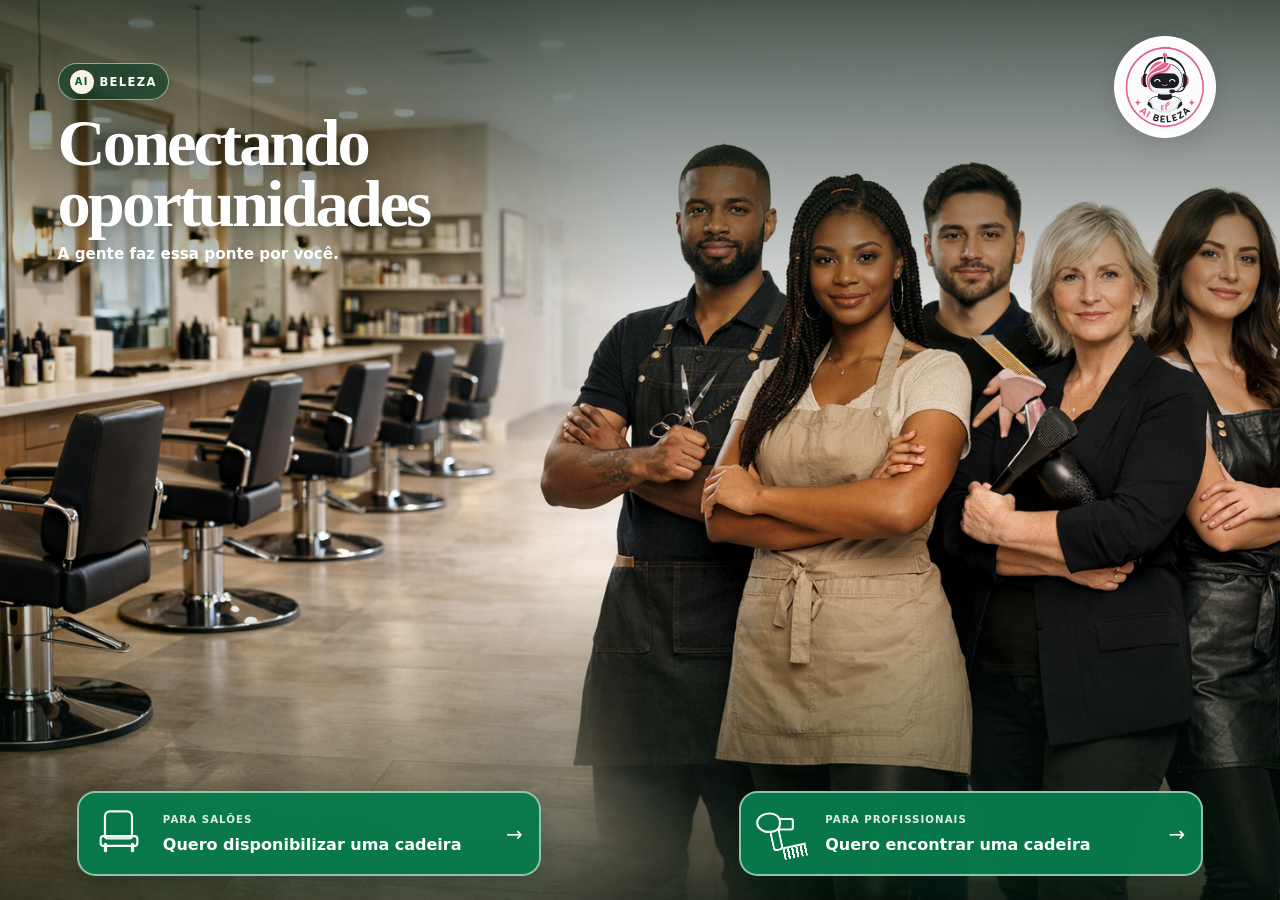
==== commit 341d3224: "feat: publicar nova landing da AI Beleza" ====
--- a/index.html
+++ b/index.html
@@ -4,54 +4,83 @@
     <meta charset="utf-8">
     <meta name="viewport" content="width=device-width, initial-scale=1">
     <meta name="theme-color" content="#0b6b47">
-    <meta
-      name="description"
-      content="Encontre uma cadeira para trabalhar ou disponibilize uma cadeira no seu salão."
-    >
-    <title>AI Beleza | Encontre ou disponibilize uma cadeira</title>
+    <meta name="description" content="AI Beleza conecta salões com cadeiras disponíveis a profissionais da beleza.">
+    <title>AI Beleza | Conectando salões e profissionais</title>
     <link rel="stylesheet" href="./styles.css">
+    <script src="./carousel.js" defer></script>
   </head>
   <body>
-    <main class="landing" aria-labelledby="page-title">
-      <h1 id="page-title" class="sr-only">
-        Encontre uma cadeira para trabalhar ou disponibilize uma cadeira no seu salão
-      </h1>
+    <main class="carousel" aria-label="Apresentação da AI Beleza">
+      <picture class="carousel__picture">
+        <source media="(min-width: 720px)" srcset="./assets/ai-beleza-cadeiras-profissionais-desktop.png">
+        <img
+          src="./assets/ai-beleza-cadeiras-profissionais-mobile.png"
+          alt="Salão com cadeiras disponíveis ao lado de profissionais da beleza"
+          width="1024"
+          height="1536"
+          fetchpriority="high"
+        >
+      </picture>
 
-      <section class="landing-stage" aria-label="Conectamos salões e profissionais da beleza">
-        <picture class="landing-picture">
-          <source
-            media="(min-width: 720px)"
-            srcset="./assets/ai-beleza-cadeiras-profissionais-desktop.png"
-          >
-          <img
-            src="./assets/ai-beleza-cadeiras-profissionais-mobile.png"
-            alt="Salão com cadeiras disponíveis ao lado de um grupo diverso de profissionais da beleza"
-            width="1024"
-            height="1536"
-            fetchpriority="high"
-          >
-        </picture>
+      <div class="carousel__shade" aria-hidden="true"></div>
 
+      <img
+        class="brand-emblem"
+        src="./assets/ai-beleza-emblema.png"
+        alt="Emblema AI Beleza"
+        width="1254"
+        height="1254"
+      >
+
+      <div class="carousel__slides" aria-live="polite">
+        <article class="slide slide--direct" data-slide="direct" aria-labelledby="direct-title">
+          <p class="slide__brand"><span>AI</span> Beleza</p>
+          <h1 id="direct-title">Conectando<br>oportunidades</h1>
+          <p>A gente faz essa ponte por você.</p>
+        </article>
+
+        <article class="slide slide--institutional" data-slide="institutional" aria-labelledby="institutional-title" hidden>
+          <p class="slide__eyebrow">Conectando oportunidades</p>
+          <h1 id="institutional-title"><span>AI</span> Beleza</h1>
+          <p>A inteligência a seu favor</p>
+        </article>
+
+        <article class="slide slide--human" data-slide="human" aria-labelledby="human-title" hidden>
+          <p class="slide__eyebrow">AI Beleza</p>
+          <h1 id="human-title">Unindo pessoas.<br>Conectando oportunidades.</h1>
+          <p>A gente faz essa ponte por você.</p>
+        </article>
+      </div>
+
+      <nav class="lead-actions" aria-label="Escolha como a AI Beleza pode ajudar">
         <a
-          class="whatsapp-cta whatsapp-cta--chairs"
+          class="lead-action lead-action--salon"
           href="https://wa.me/5511960241933?text=Ol%C3%A1%2C%20quero%20disponibilizar%20uma%20cadeira%20no%20meu%20sal%C3%A3o."
           target="_blank"
           rel="noopener noreferrer"
-          aria-label="Quero disponibilizar uma cadeira no meu salão pelo WhatsApp"
         >
-          Quero disponibilizar uma cadeira
+          <span class="lead-action__icon icon-chair" aria-hidden="true"><span></span></span>
+          <span class="lead-action__audience">Para salões</span>
+          <span class="lead-action__label">Quero disponibilizar uma cadeira</span>
+          <span class="lead-action__arrow" aria-hidden="true">→</span>
         </a>
 
         <a
-          class="whatsapp-cta whatsapp-cta--professionals"
+          class="lead-action lead-action--professional"
           href="https://wa.me/5511960241933?text=Ol%C3%A1%2C%20quero%20encontrar%20uma%20cadeira%20para%20trabalhar."
           target="_blank"
           rel="noopener noreferrer"
-          aria-label="Quero encontrar uma cadeira para trabalhar pelo WhatsApp"
         >
-          Quero encontrar uma cadeira
+          <span class="lead-action__icon icon-tools" aria-hidden="true">
+            <span class="icon-dryer"></span>
+            <span class="icon-comb"></span>
+          </span>
+          <span class="lead-action__audience">Para profissionais</span>
+          <span class="lead-action__label">Quero encontrar uma cadeira</span>
+          <span class="lead-action__arrow" aria-hidden="true">→</span>
         </a>
-      </section>
+      </nav>
+
     </main>
   </body>
 </html>
--- a/styles.css
+++ b/styles.css
@@ -1,10 +1,11 @@
 :root {
   color-scheme: light;
-  --page-bg: #e9dfd3;
-  --whatsapp: #118c5b;
-  --whatsapp-hover: #0b7148;
-  --focus: #ffffff;
-  --cta-shadow: 0 12px 28px rgba(4, 52, 33, 0.32);
+  --green: #087a4b;
+  --green-dark: #045e38;
+  --cream: #fff8ee;
+  --terracotta: #7c3f2f;
+  --gold: #e6c887;
+  --ink: #2e211d;
 }
 
 * {
@@ -18,158 +19,496 @@
 
 body {
   margin: 0;
-  background: var(--page-bg);
-  color: #ffffff;
+  overflow-x: hidden;
+  background: #151b17;
   font-family: Inter, ui-sans-serif, system-ui, -apple-system, BlinkMacSystemFont, "Segoe UI", sans-serif;
-  overflow-x: hidden;
-}
-
-.landing {
+}
+
+button,
+a {
+  -webkit-tap-highlight-color: transparent;
+}
+
+.carousel {
+  position: relative;
+  isolation: isolate;
+  width: min(100%, 112rem);
   min-height: 100svh;
-  display: grid;
-  place-items: center;
-}
-
-.landing-stage {
-  position: relative;
-  width: min(100vw, calc(100svh * 2 / 3), 1024px);
+  margin-inline: auto;
   overflow: hidden;
-  isolation: isolate;
-  box-shadow: 0 20px 55px rgba(55, 37, 24, 0.2);
-}
-
-.landing-picture,
-.landing-picture img {
+  background: #d7c5b1;
+  color: #fff;
+}
+
+.carousel__picture,
+.carousel__picture img,
+.carousel__shade {
+  position: absolute;
+  inset: 0;
+  width: 100%;
+  height: 100%;
+}
+
+.carousel:not([data-ready="true"]) .carousel__slides {
+  visibility: hidden;
+}
+
+.carousel__picture {
+  z-index: -2;
+}
+
+.carousel__picture img {
   display: block;
-  width: 100%;
-}
-
-.landing-picture img {
-  height: auto;
-}
-
-.whatsapp-cta {
+  object-fit: cover;
+  object-position: center;
+}
+
+.carousel__shade {
+  z-index: -1;
+  pointer-events: none;
+  transition: background 320ms ease;
+}
+
+.brand-emblem {
+  --emblem-size: clamp(4.1rem, 15vw, 5.4rem);
+  position: absolute;
+  z-index: 4;
+  top: 1.1rem;
+  right: 1.15rem;
+  display: block;
+  width: var(--emblem-size);
+  height: var(--emblem-size);
+  object-fit: cover;
+  border: 3px solid rgba(255, 255, 255, 0.94);
+  border-radius: 50%;
+  background: #fff;
+  box-shadow: 0 8px 24px rgba(25, 20, 30, 0.14);
+}
+
+.carousel[data-theme="direct"] .carousel__shade {
+  background:
+    linear-gradient(180deg, rgba(5, 24, 15, 0.7) 0%, rgba(5, 24, 15, 0.12) 34%, transparent 55%),
+    linear-gradient(0deg, rgba(4, 22, 13, 0.6) 0%, transparent 37%);
+}
+
+.carousel[data-theme="institutional"] .carousel__shade {
+  background:
+    linear-gradient(180deg, rgba(8, 39, 32, 0.72) 0%, rgba(8, 39, 32, 0.1) 36%, transparent 53%),
+    linear-gradient(0deg, rgba(7, 33, 28, 0.94) 0%, rgba(7, 33, 28, 0.45) 27%, transparent 50%);
+}
+
+.carousel[data-theme="human"] .carousel__shade {
+  background: linear-gradient(180deg, rgba(50, 35, 28, 0.08) 0%, transparent 58%, rgba(35, 24, 19, 0.44) 100%);
+}
+
+.slide {
   position: absolute;
   z-index: 2;
+  animation: slide-enter 360ms ease-out both;
+}
+
+.slide[hidden] {
+  display: none;
+}
+
+.slide h1,
+.slide p {
+  margin: 0;
+}
+
+.slide--direct {
+  top: clamp(4.5rem, 9vh, 6rem);
+  left: 1rem;
+  width: 46%;
+  text-align: left;
+  text-shadow: 0 3px 24px rgba(0, 0, 0, 0.4);
+}
+
+.slide--direct .slide__brand {
   display: inline-flex;
   align-items: center;
-  justify-content: center;
-  min-height: 52px;
-  padding: 12px 14px;
-  border: 2px solid rgba(255, 255, 255, 0.48);
-  border-radius: 16px;
-  background: rgba(17, 140, 91, 0.96);
-  box-shadow: var(--cta-shadow);
-  color: #ffffff;
-  font-size: clamp(0.78rem, 3.7vw, 1rem);
+  gap: 0.35rem;
+  margin-bottom: 0.75rem;
+  padding: 0.35rem 0.7rem;
+  border: 1px solid rgba(255, 255, 255, 0.52);
+  border-radius: 999px;
+  background: rgba(4, 65, 39, 0.56);
+  font-size: 0.72rem;
   font-weight: 800;
-  line-height: 1.18;
-  text-align: center;
+  letter-spacing: 0.12em;
+  text-transform: uppercase;
+  backdrop-filter: blur(8px);
+}
+
+.slide--direct .slide__brand span {
+  display: grid;
+  width: 1.5rem;
+  aspect-ratio: 1;
+  place-items: center;
+  border-radius: 50%;
+  background: var(--cream);
+  color: var(--green-dark);
+  font-size: 0.62rem;
+}
+
+.slide--direct h1 {
+  font-family: Georgia, "Times New Roman", serif;
+  font-size: clamp(1.8rem, 8.3vw, 3rem);
+  line-height: 0.92;
+  letter-spacing: -0.045em;
+}
+
+.slide--direct > p:last-child {
+  margin-top: 0.65rem;
+  font-size: clamp(0.74rem, 3vw, 0.95rem);
+  font-weight: 700;
+}
+
+.slide--institutional {
+  top: clamp(4.8rem, 9vh, 6.2rem);
+  left: 1.15rem;
+  width: 46%;
+  text-shadow: 0 2px 20px rgba(0, 0, 0, 0.45);
+}
+
+.slide__eyebrow {
+  margin-bottom: 0.45rem !important;
+  color: #f2dfb6;
+  font-size: 0.72rem;
+  font-weight: 800;
+  letter-spacing: 0.14em;
+  text-transform: uppercase;
+}
+
+.slide--institutional h1 {
+  font-family: Georgia, "Times New Roman", serif;
+  font-size: clamp(2.1rem, 8.8vw, 3.5rem);
+  font-weight: 400;
+  line-height: 0.94;
+  letter-spacing: -0.055em;
+}
+
+.slide--institutional h1 span {
+  color: var(--gold);
+  font-style: italic;
+}
+
+.slide--institutional > p:last-child {
+  margin-top: 0.55rem;
+  font-family: Georgia, "Times New Roman", serif;
+  font-size: clamp(0.8rem, 3.2vw, 1rem);
+  font-style: italic;
+}
+
+.slide--human {
+  top: clamp(4rem, 7.5vh, 5rem);
+  left: 0.75rem;
+  width: 42%;
+  padding: 0.72rem;
+  border: 1px solid rgba(255, 255, 255, 0.75);
+  border-radius: 1.4rem;
+  background: rgba(255, 248, 238, 0.92);
+  box-shadow: 0 14px 38px rgba(67, 42, 31, 0.22);
+  color: var(--ink);
+  backdrop-filter: blur(9px);
+}
+
+.slide--human .slide__eyebrow {
+  color: var(--terracotta);
+}
+
+.slide--human h1 {
+  font-family: Georgia, "Times New Roman", serif;
+  font-size: clamp(0.98rem, 4.15vw, 1.42rem);
+  line-height: 0.98;
+  letter-spacing: -0.025em;
+}
+
+.slide--human > p:last-child {
+  margin-top: 0.5rem;
+  color: #5d463d;
+  font-size: 0.72rem;
+  font-weight: 700;
+}
+
+.lead-actions {
+  position: absolute;
+  z-index: 3;
+  right: 0.9rem;
+  bottom: 1rem;
+  left: 0.9rem;
+  display: grid;
+  gap: 0.6rem;
+  transition: inset 320ms ease, gap 320ms ease;
+}
+
+.lead-action {
+  position: relative;
+  display: grid;
+  grid-template-columns: 2.9rem minmax(0, 1fr) 1.35rem;
+  column-gap: 0.55rem;
+  min-height: 4.6rem;
+  align-content: center;
+  align-items: center;
+  padding: 0.55rem 0.75rem;
+  border: 2px solid rgba(255, 255, 255, 0.55);
+  border-radius: 1rem;
+  background: rgba(8, 122, 75, 0.97);
+  box-shadow: 0 11px 28px rgba(3, 45, 27, 0.35);
+  color: #fff;
   text-decoration: none;
-  text-wrap: balance;
-  -webkit-tap-highlight-color: transparent;
-  transition: background-color 180ms ease, box-shadow 180ms ease, transform 180ms ease;
-  animation: cta-enter 620ms ease-out both, cta-pulse 2.8s ease-in-out 900ms infinite;
-}
-
-.whatsapp-cta--chairs {
-  top: 13.5%;
-  left: 5.5%;
-  width: 36%;
-}
-
-.whatsapp-cta--professionals {
-  right: 5.5%;
-  bottom: 10.5%;
-  width: 40%;
-  animation-delay: 160ms, 1.2s;
-}
-
-.whatsapp-cta:hover {
-  background: var(--whatsapp-hover);
-  box-shadow: 0 15px 34px rgba(4, 52, 33, 0.4);
+  transition: transform 180ms ease, background-color 180ms ease, border-color 180ms ease;
+}
+
+.lead-action__audience,
+.lead-action__label {
+  grid-column: 2;
+}
+
+.lead-action__audience {
+  margin-bottom: 0.15rem;
+  font-size: 0.64rem;
+  font-weight: 800;
+  letter-spacing: 0.1em;
+  opacity: 0.86;
+  text-transform: uppercase;
+}
+
+.lead-action__label {
+  font-size: clamp(0.85rem, 3.8vw, 1rem);
+  font-weight: 800;
+  line-height: 1.14;
+}
+
+.lead-action__arrow {
+  grid-column: 3;
+  grid-row: 1 / span 2;
+  font-size: 1.25rem;
+  text-align: right;
+}
+
+.lead-action__icon {
+  position: relative;
+  grid-column: 1;
+  grid-row: 1 / span 2;
+  width: 2.75rem;
+  height: 2.75rem;
+  color: #fff;
+  opacity: 0.96;
+}
+
+.icon-chair::before {
+  position: absolute;
+  top: 0.15rem;
+  left: 0.62rem;
+  width: 1.45rem;
+  height: 1.4rem;
+  border: 0.18rem solid currentcolor;
+  border-radius: 0.35rem 0.35rem 0.2rem 0.2rem;
+  content: "";
+}
+
+.icon-chair::after {
+  position: absolute;
+  top: 1.55rem;
+  left: 0.35rem;
+  width: 2rem;
+  height: 0.48rem;
+  border: 0.18rem solid currentcolor;
+  border-radius: 0.22rem;
+  content: "";
+}
+
+.icon-chair > span::before,
+.icon-chair > span::after {
+  position: absolute;
+  top: 2.02rem;
+  width: 0.18rem;
+  height: 0.55rem;
+  border-radius: 999px;
+  background: currentcolor;
+  content: "";
+}
+
+.icon-chair > span::before {
+  left: 0.62rem;
+}
+
+.icon-chair > span::after {
+  right: 0.62rem;
+}
+
+.icon-dryer {
+  position: absolute;
+  top: 0.28rem;
+  left: 0.08rem;
+  width: 1.45rem;
+  height: 1.15rem;
+  border: 0.18rem solid currentcolor;
+  border-radius: 55% 45% 42% 52%;
+}
+
+.icon-dryer::before {
+  position: absolute;
+  top: 0.18rem;
+  right: -0.85rem;
+  width: 0.82rem;
+  height: 0.5rem;
+  border: 0.16rem solid currentcolor;
+  border-left: 0;
+  border-radius: 0 0.2rem 0.2rem 0;
+  content: "";
+}
+
+.icon-dryer::after {
+  position: absolute;
+  top: 0.9rem;
+  left: 0.62rem;
+  width: 0.38rem;
+  height: 1.05rem;
+  border: 0.17rem solid currentcolor;
+  border-top: 0;
+  border-radius: 0 0 0.24rem 0.24rem;
+  content: "";
+  transform: rotate(-12deg);
+  transform-origin: top;
+}
+
+.icon-comb {
+  position: absolute;
+  right: 0.02rem;
+  bottom: 0.13rem;
+  width: 1.38rem;
+  height: 0.72rem;
+  border-top: 0.17rem solid currentcolor;
+  background: repeating-linear-gradient(90deg, currentcolor 0 0.12rem, transparent 0.12rem 0.25rem);
+  transform: rotate(-12deg);
+  transform-origin: center;
+}
+
+.lead-action:hover {
+  background: var(--green-dark);
   transform: translateY(-2px);
 }
 
-.whatsapp-cta:active {
-  transform: translateY(0) scale(0.98);
-}
-
-.whatsapp-cta:focus-visible {
-  outline: 3px solid var(--focus);
-  outline-offset: 4px;
-}
-
-.sr-only {
-  position: absolute;
-  width: 1px;
-  height: 1px;
-  padding: 0;
-  margin: -1px;
-  overflow: hidden;
-  clip: rect(0, 0, 0, 0);
-  white-space: nowrap;
-  border: 0;
-}
-
-@keyframes cta-enter {
-  from {
-    opacity: 0;
-    transform: translateY(12px) scale(0.98);
-  }
-  to {
-    opacity: 1;
-    transform: translateY(0) scale(1);
-  }
-}
-
-@keyframes cta-pulse {
-  0%,
-  100% {
-    box-shadow: var(--cta-shadow);
-  }
-  50% {
-    box-shadow: 0 14px 34px rgba(4, 52, 33, 0.46), 0 0 0 6px rgba(37, 211, 102, 0.14);
-  }
+.lead-action:focus-visible {
+  outline: 3px solid #fff2a8;
+  outline-offset: 3px;
+}
+
+.carousel[data-theme="institutional"] .lead-action {
+  border-color: rgba(230, 200, 135, 0.95);
+}
+
+.carousel[data-theme="human"] .lead-action--salon {
+  top: auto;
+}
+
+@keyframes slide-enter {
+  from { opacity: 0; transform: translateY(10px); }
+  to { opacity: 1; transform: translateY(0); }
 }
 
 @media (min-width: 720px) {
-  .landing-stage {
-    width: min(100vw, calc(100svh * 3 / 2), 1536px);
-  }
-
-  .whatsapp-cta {
-    min-height: 58px;
-    padding: 14px 22px;
-    border-radius: 18px;
-    font-size: clamp(0.95rem, 1.35vw, 1.2rem);
-  }
-
-  .whatsapp-cta--chairs {
-    top: 14%;
-    left: 5.5%;
-    width: min(28%, 330px);
-  }
-
-  .whatsapp-cta--professionals {
-    right: 7%;
-    bottom: 9%;
-    width: min(30%, 350px);
-  }
-}
-
-@media (max-width: 380px) {
-  .whatsapp-cta {
-    min-height: 48px;
-    padding: 10px 11px;
-    border-radius: 14px;
-    font-size: 0.75rem;
+  .brand-emblem {
+    --emblem-size: clamp(6rem, 8vw, 8.5rem);
+    top: clamp(1.5rem, 4vh, 2.5rem);
+    right: clamp(2rem, 5vw, 5rem);
+    border-width: 4px;
+  }
+
+  .carousel__picture img {
+    object-position: center 42%;
+  }
+
+  .slide--direct {
+    top: clamp(3.5rem, 7vh, 5.2rem);
+    left: 4.5%;
+    width: 39%;
+  }
+
+  .slide--direct h1 {
+    font-size: clamp(3.4rem, 5.2vw, 5.6rem);
+  }
+
+  .slide--institutional {
+    top: clamp(4.5rem, 8vh, 6rem);
+    left: 5%;
+    width: min(34vw, 31rem);
+  }
+
+  .slide--human {
+    top: 6%;
+    left: 4.5%;
+    width: min(36%, 34rem);
+    padding: clamp(1.25rem, 2vw, 2rem);
+  }
+
+  .slide--human h1 {
+    font-size: clamp(1.9rem, 3.1vw, 3.2rem);
+  }
+
+  .lead-actions {
+    right: clamp(3rem, 6vw, 6rem);
+    bottom: 1.5rem;
+    left: clamp(3rem, 6vw, 6rem);
+    grid-template-columns: minmax(18rem, 29rem) minmax(18rem, 29rem);
+    justify-content: space-between;
+    gap: clamp(2rem, 8vw, 10rem);
+  }
+
+  .lead-action {
+    grid-template-columns: 3.5rem minmax(0, 1fr) 1.5rem;
+    column-gap: 0.75rem;
+    min-height: 5.3rem;
+    padding: 0.7rem 1rem;
+    border-radius: 1.15rem;
+  }
+
+  .lead-action__icon {
+    width: 3rem;
+    height: 3rem;
+    transform: scale(1.08);
+    transform-origin: center;
+  }
+
+  .lead-action__label {
+    font-size: clamp(1rem, 1.25vw, 1.16rem);
+  }
+
+  .carousel[data-theme="human"] .lead-action--salon {
+    transform: translateY(-24vh);
+  }
+
+  .carousel[data-theme="human"] .lead-action--salon:hover {
+    transform: translateY(calc(-24vh - 2px));
+  }
+}
+
+@media (max-height: 700px) and (max-width: 719px) {
+  .slide--direct,
+  .slide--institutional,
+  .slide--human {
+    top: 3.75rem;
+  }
+
+  .lead-actions {
+    bottom: 0.75rem;
+    gap: 0.4rem;
+  }
+
+  .lead-action {
+    min-height: 3.75rem;
+    padding-block: 0.5rem;
   }
 }
 
 @media (prefers-reduced-motion: reduce) {
-  .whatsapp-cta {
-    animation: none;
-    transition: none;
-  }
-}
+  *,
+  *::before,
+  *::after {
+    animation-duration: 0.01ms !important;
+    animation-iteration-count: 1 !important;
+    transition-duration: 0.01ms !important;
+  }
+}
